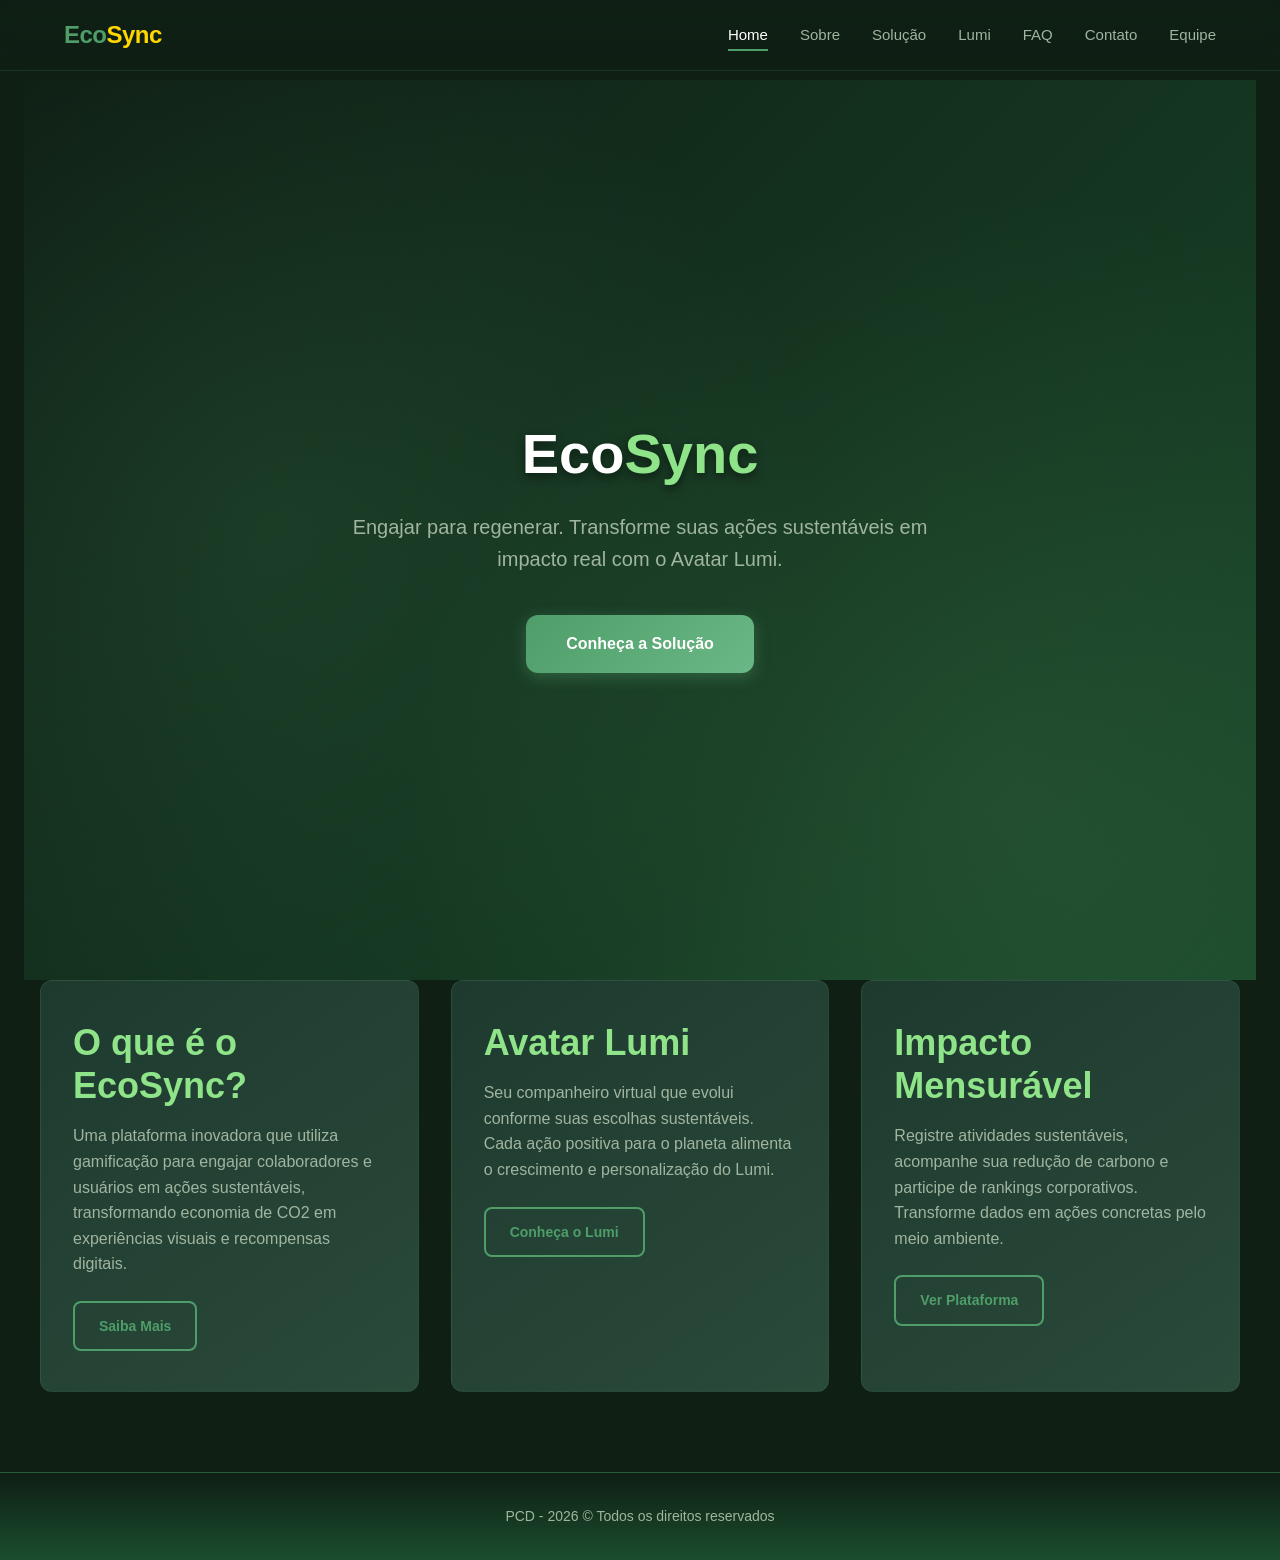
==== index.html @ fcfbc8ec "feat: Inicializando projeto EcoSync com estrutura base, CSS e JavaScript" ====
<!DOCTYPE html>
<html lang="pt-br">
<head>
    <meta charset="UTF-8">
    <meta name="viewport" content="width=device-width, initial-scale=1.0">
    <title>EcoSync - Engajar para Regenerar</title>
    <link rel="stylesheet" href="./assets/css/style.css">
    <script src="./assets/js/main.js" defer></script>
</head>
<body>
    <header class="cabecalho">
        <nav class="cabecalho__nav">
            <div class="cabecalho__logo">
                <a href="index.html" class="cabecalho__logo-link">Eco<span>Sync</span></a>
            </div>
            <button class="cabecalho__menu-btn" aria-label="Abrir menu">
                <span class="cabecalho__menu-icon"></span>
            </button>
            <ul class="cabecalho__ul">
                <li class="cabecalho__li cabecalho__li--active">
                    <a class="cabecalho__a cabecalho__a--active" href="index.html">Home</a>
                </li>
                <li class="cabecalho__li">
                    <a class="cabecalho__a" href="sobre.html">Sobre</a>
                </li>
                <li class="cabecalho__li">
                    <a class="cabecalho__a" href="solucao.html">Solução</a>
                </li>
                <li class="cabecalho__li">
                    <a class="cabecalho__a" href="lumi.html">Lumi</a>
                </li>
                <li class="cabecalho__li">
                    <a class="cabecalho__a" href="faq.html">FAQ</a>
                </li>
                <li class="cabecalho__li">
                    <a class="cabecalho__a" href="contato.html">Contato</a>
                </li>
                <li class="cabecalho__li">
                    <a class="cabecalho__a" href="integrantes.html">Equipe</a>
                </li>
            </ul>
        </nav>
    </header>

    <main class="conteudo">
        <section class="hero">
            <div class="hero__container">
                <h1 class="hero__title">Eco<span>Sync</span></h1>
                <p class="hero__text">Engajar para regenerar. Transforme suas ações sustentáveis em impacto real com o Avatar Lumi.</p>
                <a href="solucao.html" class="hero__btn">Conheça a Solução</a>
            </div>
        </section>

        <div class="conteudo__container">
            <section class="conteudo__sec">
                <h2 class="conteudo__tit">O que é o EcoSync?</h2>
                <p class="conteudo__txt">Uma plataforma inovadora que utiliza gamificação para engajar colaboradores e usuários em ações sustentáveis, transformando economia de CO2 em experiências visuais e recompensas digitais.</p>
                <a href="sobre.html" class="conteudo__btn">Saiba Mais</a>
            </section>

            <section class="conteudo__sec">
                <h2 class="conteudo__tit">Avatar Lumi</h2>
                <p class="conteudo__txt">Seu companheiro virtual que evolui conforme suas escolhas sustentáveis. Cada ação positiva para o planeta alimenta o crescimento e personalização do Lumi.</p>
                <a href="lumi.html" class="conteudo__btn">Conheça o Lumi</a>
            </section>

            <section class="conteudo__sec">
                <h2 class="conteudo__tit">Impacto Mensurável</h2>
                <p class="conteudo__txt">Registre atividades sustentáveis, acompanhe sua redução de carbono e participe de rankings corporativos. Transforme dados em ações concretas pelo meio ambiente.</p>
                <a href="solucao.html" class="conteudo__btn">Ver Plataforma</a>
            </section>
        </div>
    </main>

    <footer class="rodape">
        <p>PCD - 2026 &copy; Todos os direitos reservados</p>
    </footer>
</body>
</html>
---- assets/css/style.css ----
/* ============================================
   ECOSYNC + AVATAR LUMI - CSS BASE
   Metodologia BEM | Mobile First
   ============================================ */

/* ---- RESET CSS ---- */
*,
*::before,
*::after {
    margin: 0;
    padding: 0;
    box-sizing: border-box;
}

html {
    font-size: 62.5%;
    scroll-behavior: smooth;
}

body {
    font-family: 'Segoe UI', Tahoma, Geneva, Verdana, sans-serif;
    font-size: 1.6rem;
    line-height: 1.6;
    background-color: var(--bg-dark);
    color: var(--text-main);
}

ul {
    list-style: none;
}

a {
    text-decoration: none;
    color: inherit;
}

img {
    max-width: 100%;
    height: auto;
    display: block;
}

button {
    cursor: pointer;
    border: none;
    background: none;
    font-family: inherit;
}

/* ---- VARIAVEIS CSS ---- */
:root {
    /* Cores Principais */
    --bg-dark: #0f1f14;
    --bg-dark-med: #1a4d2e;
    --bg-panel: #1e3a2f;
    --bg-card: #2a4a3a;
    
    /* Destaques */
    --primary: #4f9d69;
    --primary-hover: #6ab885;
    --primary-light: #8fe388;
    --secondary: #2d5a8a;
    --secondary-light: #5ba8d8;
    
    /* Gamificacao */
    --xp-gold: #ffd700;
    --energy-orange: #ff8c42;
    
    /* Texto */
    --text-main: #e0e0e0;
    --text-muted: #a0b5a0;
    --text-inv: #ffffff;
    
    /* Bordas */
    --border-radius: 0.8rem;
    --border-radius-lg: 1.2rem;
    
    /* Sombras */
    --shadow: 0 0.4rem 1rem rgba(0, 0, 0, 0.3);
    --shadow-lg: 0 0.8rem 2rem rgba(0, 0, 0, 0.4);
    
    /* Transicoes */
    --transition: all 0.3s ease;
}

/* ---- TIPOGRAFIA ---- */
h1, h2, h3, h4, h5, h6 {
    font-weight: 700;
    line-height: 1.2;
    color: var(--text-inv);
}

h1 {
    font-size: clamp(3.2rem, 5vw, 5.6rem);
}

h2 {
    font-size: clamp(2.4rem, 3vw, 3.6rem);
}

h3 {
    font-size: clamp(2rem, 2.5vw, 2.8rem);
}

p {
    margin-bottom: 1.6rem;
}

/* ============================================
   CABECALHO (HEADER)
   ============================================ */
.cabecalho {
    position: fixed;
    top: 0;
    left: 0;
    width: 100%;
    z-index: 1000;
    background: linear-gradient(to bottom, rgba(15, 31, 20, 0.95), rgba(15, 31, 20, 0.8));
    backdrop-filter: blur(1rem);
    border-bottom: 0.1rem solid rgba(79, 157, 105, 0.2);
}

.cabecalho__nav {
    display: flex;
    justify-content: space-between;
    align-items: center;
    max-width: 120rem;
    margin: 0 auto;
    padding: 1.6rem 2.4rem;
}

.cabecalho__logo-link {
    font-size: 2.4rem;
    font-weight: 800;
    color: var(--primary);
    letter-spacing: -0.05rem;
}

.cabecalho__logo-link span {
    color: var(--xp-gold);
}

.cabecalho__menu-btn {
    display: none;
    flex-direction: column;
    gap: 0.5rem;
    padding: 0.8rem;
    z-index: 1001;
}

.cabecalho__menu-icon {
    display: block;
    width: 2.8rem;
    height: 0.3rem;
    background-color: var(--text-inv);
    border-radius: 0.2rem;
    position: relative;
    transition: var(--transition);
}

.cabecalho__menu-icon::before,
.cabecalho__menu-icon::after {
    content: '';
    position: absolute;
    width: 100%;
    height: 100%;
    background-color: var(--text-inv);
    border-radius: 0.2rem;
    transition: var(--transition);
}

.cabecalho__menu-icon::before {
    top: -0.9rem;
}

.cabecalho__menu-icon::after {
    top: 0.9rem;
}

/* Menu aberto */
.cabecalho__menu-btn--active .cabecalho__menu-icon {
    background-color: transparent;
}

.cabecalho__menu-btn--active .cabecalho__menu-icon::before {
    top: 0;
    transform: rotate(45deg);
}

.cabecalho__menu-btn--active .cabecalho__menu-icon::after {
    top: 0;
    transform: rotate(-45deg);
}

.cabecalho__ul {
    display: flex;
    gap: 3.2rem;
}

.cabecalho__a {
    font-size: 1.5rem;
    font-weight: 500;
    color: var(--text-muted);
    padding: 0.8rem 0;
    position: relative;
    transition: var(--transition);
}

.cabecalho__a::after {
    content: '';
    position: absolute;
    bottom: 0;
    left: 0;
    width: 0;
    height: 0.2rem;
    background-color: var(--primary);
    transition: var(--transition);
}

.cabecalho__a:hover,
.cabecalho__a--active {
    color: var(--text-inv);
}

.cabecalho__a:hover::after,
.cabecalho__a--active::after {
    width: 100%;
}

/* ============================================
   HERO SECTION
   ============================================ */
.hero {
    min-height: 100vh;
    display: flex;
    align-items: center;
    justify-content: center;
    text-align: center;
    padding: 10rem 2.4rem 6rem;
    background: 
        linear-gradient(135deg, rgba(15, 31, 20, 0.9) 0%, rgba(26, 77, 46, 0.85) 100%),
        url('../img/hero-bg.jpg') center/cover no-repeat;
    position: relative;
    overflow: hidden;
}

.hero::before {
    content: '';
    position: absolute;
    top: 0;
    left: 0;
    right: 0;
    bottom: 0;
    background: 
        radial-gradient(circle at 20% 50%, rgba(79, 157, 105, 0.15) 0%, transparent 50%),
        radial-gradient(circle at 80% 80%, rgba(143, 227, 136, 0.1) 0%, transparent 50%);
    pointer-events: none;
}

.hero__container {
    max-width: 80rem;
    position: relative;
    z-index: 1;
}

.hero__title {
    margin-bottom: 2.4rem;
    text-shadow: 0 0.4rem 1rem rgba(0, 0, 0, 0.5);
}

.hero__title span {
    color: var(--primary-light);
}

.hero__text {
    font-size: clamp(1.6rem, 2vw, 2rem);
    color: var(--text-muted);
    margin-bottom: 4rem;
    max-width: 60rem;
    margin-left: auto;
    margin-right: auto;
}

.hero__btn {
    display: inline-block;
    padding: 1.6rem 4rem;
    background: linear-gradient(135deg, var(--primary), var(--primary-hover));
    color: var(--text-inv);
    font-size: 1.6rem;
    font-weight: 600;
    border-radius: var(--border-radius-lg);
    box-shadow: 0 0.4rem 1.5rem rgba(79, 157, 105, 0.4);
    transition: var(--transition);
    position: relative;
    overflow: hidden;
}

.hero__btn:hover {
    transform: translateY(-0.3rem);
    box-shadow: 0 0.8rem 2rem rgba(79, 157, 105, 0.5);
}

.hero__btn::before {
    content: '';
    position: absolute;
    top: 0;
    left: -100%;
    width: 100%;
    height: 100%;
    background: linear-gradient(90deg, transparent, rgba(255, 255, 255, 0.2), transparent);
    transition: var(--transition);
}

.hero__btn:hover::before {
    left: 100%;
}

/* ============================================
   CONTEUDO PRINCIPAL
   ============================================ */
.conteudo {
    padding: 8rem 2.4rem;
}

.conteudo__container {
    max-width: 120rem;
    margin: 0 auto;
    display: grid;
    grid-template-columns: repeat(auto-fit, minmax(30rem, 1fr));
    gap: 3.2rem;
}

.conteudo__sec {
    background: linear-gradient(145deg, var(--bg-panel), var(--bg-card));
    padding: 4rem 3.2rem;
    border-radius: var(--border-radius-lg);
    border: 0.1rem solid rgba(79, 157, 105, 0.15);
    transition: var(--transition);
    position: relative;
    overflow: hidden;
}

.conteudo__sec::before {
    content: '';
    position: absolute;
    top: 0;
    left: 0;
    right: 0;
    height: 0.4rem;
    background: linear-gradient(90deg, var(--primary), var(--primary-light));
    opacity: 0;
    transition: var(--transition);
}

.conteudo__sec:hover {
    transform: translateY(-0.5rem);
    box-shadow: var(--shadow-lg);
    border-color: rgba(79, 157, 105, 0.3);
}

.conteudo__sec:hover::before {
    opacity: 1;
}

.conteudo__tit {
    margin-bottom: 1.6rem;
    color: var(--primary-light);
}

.conteudo__txt {
    color: var(--text-muted);
    margin-bottom: 2.4rem;
}

.conteudo__btn {
    display: inline-block;
    padding: 1.2rem 2.4rem;
    background: transparent;
    color: var(--primary);
    font-size: 1.4rem;
    font-weight: 600;
    border: 0.2rem solid var(--primary);
    border-radius: var(--border-radius);
    transition: var(--transition);
}

.conteudo__btn:hover {
    background: var(--primary);
    color: var(--text-inv);
}

/* ============================================
   RODAPE (FOOTER)
   ============================================ */
.rodape {
    background: linear-gradient(to top, var(--bg-dark-med), var(--bg-dark));
    padding: 3.2rem 2.4rem;
    text-align: center;
    border-top: 0.1rem solid rgba(79, 157, 105, 0.2);
}

.rodape p {
    color: var(--text-muted);
    font-size: 1.4rem;
    margin: 0;
}

/* ============================================
   PAGINA DE INTEGRANTES
   ============================================ */
.integrantes {
    padding: 10rem 2.4rem 6rem;
    min-height: 100vh;
}

.integrantes__tit {
    text-align: center;
    margin-bottom: 6rem;
    color: var(--primary-light);
}

.integrantes__grid {
    max-width: 120rem;
    margin: 0 auto;
    display: grid;
    grid-template-columns: repeat(auto-fit, minmax(26rem, 1fr));
    gap: 3.2rem;
}

.integrante {
    background: linear-gradient(145deg, var(--bg-panel), var(--bg-card));
    border-radius: var(--border-radius-lg);
    overflow: hidden;
    border: 0.1rem solid rgba(79, 157, 105, 0.15);
    transition: var(--transition);
}

.integrante:hover {
    transform: translateY(-0.5rem);
    box-shadow: var(--shadow-lg);
}

.integrante__img {
    width: 100%;
    height: 28rem;
    object-fit: cover;
    background: linear-gradient(135deg, var(--bg-dark-med), var(--primary));
    display: flex;
    align-items: center;
    justify-content: center;
    font-size: 6rem;
    color: var(--primary-light);
}

.integrante__info {
    padding: 2.4rem;
}

.integrante__nome {
    font-size: 2rem;
    margin-bottom: 0.8rem;
    color: var(--text-inv);
}

.integrante__rm {
    font-size: 1.4rem;
    color: var(--primary);
    margin-bottom: 1.6rem;
    font-weight: 600;
}

.integrante__links {
    display: flex;
    gap: 1.6rem;
}

.integrante__link {
    display: inline-flex;
    align-items: center;
    gap: 0.8rem;
    padding: 0.8rem 1.6rem;
    background: rgba(79, 157, 105, 0.1);
    border-radius: var(--border-radius);
    font-size: 1.3rem;
    color: var(--text-muted);
    transition: var(--transition);
}

.integrante__link:hover {
    background: var(--primary);
    color: var(--text-inv);
}

/* ============================================
   PAGINA SOBRE
   ============================================ */
.sobre {
    padding: 10rem 2.4rem 6rem;
    min-height: 100vh;
}

.sobre__container {
    max-width: 100rem;
    margin: 0 auto;
}

.sobre__tit {
    text-align: center;
    margin-bottom: 4rem;
    color: var(--primary-light);
}

.sobre__sec {
    background: linear-gradient(145deg, var(--bg-panel), var(--bg-card));
    padding: 4rem;
    border-radius: var(--border-radius-lg);
    margin-bottom: 3.2rem;
    border: 0.1rem solid rgba(79, 157, 105, 0.15);
}

.sobre__subtit {
    color: var(--primary);
    margin-bottom: 1.6rem;
    font-size: 2.2rem;
}

.sobre__lista {
    list-style: none;
    padding: 0;
}

.sobre__lista li {
    padding: 1.2rem 0;
    padding-left: 3.2rem;
    position: relative;
    color: var(--text-muted);
    border-bottom: 0.1rem solid rgba(79, 157, 105, 0.1);
}

.sobre__lista li::before {
    content: '✓';
    position: absolute;
    left: 0;
    color: var(--primary);
    font-weight: bold;
}

/* ============================================
   PAGINA FAQ
   ============================================ */
.faq {
    padding: 10rem 2.4rem 6rem;
    min-height: 100vh;
}

.faq__container {
    max-width: 90rem;
    margin: 0 auto;
}

.faq__tit {
    text-align: center;
    margin-bottom: 6rem;
    color: var(--primary-light);
}

.faq__item {
    background: linear-gradient(145deg, var(--bg-panel), var(--bg-card));
    border-radius: var(--border-radius);
    margin-bottom: 1.6rem;
    border: 0.1rem solid rgba(79, 157, 105, 0.15);
    overflow: hidden;
}

.faq__pergunta {
    width: 100%;
    padding: 2.4rem 3.2rem;
    display: flex;
    justify-content: space-between;
    align-items: center;
    text-align: left;
    font-size: 1.6rem;
    font-weight: 600;
    color: var(--text-inv);
    background: transparent;
    transition: var(--transition);
}

.faq__pergunta:hover {
    background: rgba(79, 157, 105, 0.1);
}

.faq__icone {
    font-size: 2rem;
    transition: var(--transition);
    color: var(--primary);
}

.faq__item--ativo .faq__icone {
    transform: rotate(180deg);
}

.faq__resposta {
    max-height: 0;
    overflow: hidden;
    transition: max-height 0.3s ease, padding 0.3s ease;
    padding: 0 3.2rem;
}

.faq__item--ativo .faq__resposta {
    max-height: 50rem;
    padding: 0 3.2rem 2.4rem;
}

.faq__resposta p {
    color: var(--text-muted);
    margin: 0;
}

/* ============================================
   PAGINA CONTATO
   ============================================ */
.contato {
    padding: 10rem 2.4rem 6rem;
    min-height: 100vh;
}

.contato__container {
    max-width: 80rem;
    margin: 0 auto;
}

.contato__tit {
    text-align: center;
    margin-bottom: 4rem;
    color: var(--primary-light);
}

.contato__grid {
    display: grid;
    grid-template-columns: 1fr 1fr;
    gap: 4rem;
}

.contato__form {
    background: linear-gradient(145deg, var(--bg-panel), var(--bg-card));
    padding: 4rem;
    border-radius: var(--border-radius-lg);
    border: 0.1rem solid rgba(79, 157, 105, 0.15);
}

.form__grupo {
    margin-bottom: 2.4rem;
}

.form__label {
    display: block;
    font-size: 1.4rem;
    font-weight: 600;
    color: var(--text-muted);
    margin-bottom: 0.8rem;
}

.form__input,
.form__textarea {
    width: 100%;
    padding: 1.2rem 1.6rem;
    background: var(--bg-dark);
    border: 0.2rem solid rgba(79, 157, 105, 0.2);
    border-radius: var(--border-radius);
    color: var(--text-main);
    font-size: 1.5rem;
    font-family: inherit;
    transition: var(--transition);
}

.form__input:focus,
.form__textarea:focus {
    outline: none;
    border-color: var(--primary);
    box-shadow: 0 0 0 0.3rem rgba(79, 157, 105, 0.2);
}

.form__input--erro {
    border-color: #e74c3c;
}

.form__input--sucesso {
    border-color: var(--primary);
}

.form__erro {
    color: #e74c3c;
    font-size: 1.3rem;
    margin-top: 0.4rem;
    display: none;
}

.form__erro--visivel {
    display: block;
}

.form__textarea {
    resize: vertical;
    min-height: 12rem;
}

.form__btn {
    width: 100%;
    padding: 1.6rem;
    background: linear-gradient(135deg, var(--primary), var(--primary-hover));
    color: var(--text-inv);
    font-size: 1.6rem;
    font-weight: 600;
    border-radius: var(--border-radius);
    transition: var(--transition);
}

.form__btn:hover {
    transform: translateY(-0.2rem);
    box-shadow: 0 0.4rem 1.5rem rgba(79, 157, 105, 0.4);
}

.form__btn:disabled {
    opacity: 0.6;
    cursor: not-allowed;
    transform: none;
}

.contato__info {
    display: flex;
    flex-direction: column;
    gap: 2.4rem;
}

.contato__card {
    background: linear-gradient(145deg, var(--bg-panel), var(--bg-card));
    padding: 2.4rem;
    border-radius: var(--border-radius);
    border: 0.1rem solid rgba(79, 157, 105, 0.15);
}

.contato__card-tit {
    color: var(--primary);
    margin-bottom: 1.2rem;
    font-size: 1.8rem;
}

.contato__card-txt {
    color: var(--text-muted);
    margin: 0;
}

/* ============================================
   PAGINA SOLUCAO
   ============================================ */
.solucao {
    padding: 10rem 2.4rem 6rem;
    min-height: 100vh;
}

.solucao__container {
    max-width: 120rem;
    margin: 0 auto;
}

.solucao__tit {
    text-align: center;
    margin-bottom: 4rem;
    color: var(--primary-light);
}

.solucao__subtit {
    text-align: center;
    color: var(--text-muted);
    margin-bottom: 6rem;
    font-size: 1.8rem;
}

.recursos {
    display: grid;
    grid-template-columns: repeat(auto-fit, minmax(28rem, 1fr));
    gap: 3.2rem;
    margin-bottom: 8rem;
}

.recurso {
    background: linear-gradient(145deg, var(--bg-panel), var(--bg-card));
    padding: 3.2rem;
    border-radius: var(--border-radius-lg);
    border: 0.1rem solid rgba(79, 157, 105, 0.15);
    text-align: center;
    transition: var(--transition);
}

.recurso:hover {
    transform: translateY(-0.5rem);
    box-shadow: var(--shadow-lg);
}

.recurso__icone {
    font-size: 4rem;
    margin-bottom: 1.6rem;
}

.recurso__tit {
    color: var(--primary-light);
    margin-bottom: 1.2rem;
    font-size: 2rem;
}

.recurso__txt {
    color: var(--text-muted);
    margin: 0;
}

/* Calculadora CO2 */
.calculadora {
    background: linear-gradient(145deg, var(--bg-panel), var(--bg-card));
    padding: 4rem;
    border-radius: var(--border-radius-lg);
    border: 0.1rem solid rgba(79, 157, 105, 0.15);
    max-width: 80rem;
    margin: 0 auto 6rem;
}

.calculadora__tit {
    text-align: center;
    margin-bottom: 3.2rem;
    color: var(--xp-gold);
}

.calculadora__grid {
    display: grid;
    grid-template-columns: repeat(auto-fit, minmax(25rem, 1fr));
    gap: 2.4rem;
    margin-bottom: 3.2rem;
}

.calculadora__resultado {
    text-align: center;
    padding: 3.2rem;
    background: var(--bg-dark);
    border-radius: var(--border-radius);
    border: 0.2rem solid var(--primary);
}

.calculadora__resultado-tit {
    color: var(--text-muted);
    font-size: 1.4rem;
    margin-bottom: 1.2rem;
}

.calculadora__resultado-valor {
    font-size: 4.8rem;
    font-weight: 800;
    color: var(--xp-gold);
    line-height: 1;
}

.calculadora__resultado-unidade {
    font-size: 1.6rem;
    color: var(--text-muted);
}

.calculadora__resultado-xp {
    margin-top: 1.6rem;
    padding-top: 1.6rem;
    border-top: 0.1rem solid rgba(79, 157, 105, 0.2);
}

.calculadora__resultado-xp-label {
    color: var(--text-muted);
    font-size: 1.4rem;
}

.calculadora__resultado-xp-valor {
    font-size: 2.4rem;
    font-weight: 700;
    color: var(--primary-light);
}

/* ============================================
   PAGINA LUMI
   ============================================ */
.lumi {
    padding: 10rem 2.4rem 6rem;
    min-height: 100vh;
}

.lumi__container {
    max-width: 100rem;
    margin: 0 auto;
}

.lumi__tit {
    text-align: center;
    margin-bottom: 2.4rem;
    color: var(--primary-light);
}

.lumi__subtit {
    text-align: center;
    color: var(--text-muted);
    margin-bottom: 6rem;
    font-size: 1.8rem;
}

.lumi__demo {
    background: linear-gradient(145deg, var(--bg-panel), var(--bg-card));
    padding: 6rem 4rem;
    border-radius: var(--border-radius-lg);
    border: 0.1rem solid rgba(79, 157, 105, 0.15);
    text-align: center;
    margin-bottom: 6rem;
}

.lumi__avatar {
    width: 20rem;
    height: 20rem;
    margin: 0 auto 3.2rem;
    background: radial-gradient(circle, var(--primary-light), var(--primary));
    border-radius: 50%;
    display: flex;
    align-items: center;
    justify-content: center;
    font-size: 8rem;
    box-shadow: 0 0 4rem rgba(79, 157, 105, 0.4);
    animation: lumi-pulse 3s ease-in-out infinite;
    position: relative;
}

.lumi__avatar::before {
    content: '';
    position: absolute;
    width: 120%;
    height: 120%;
    border-radius: 50%;
    border: 0.2rem solid rgba(143, 227, 136, 0.3);
    animation: lumi-ripple 3s ease-out infinite;
}

@keyframes lumi-pulse {
    0%, 100% {
        transform: scale(1);
        box-shadow: 0 0 4rem rgba(79, 157, 105, 0.4);
    }
    50% {
        transform: scale(1.05);
        box-shadow: 0 0 6rem rgba(143, 227, 136, 0.6);
    }
}

@keyframes lumi-ripple {
    0% {
        transform: scale(1);
        opacity: 1;
    }
    100% {
        transform: scale(1.5);
        opacity: 0;
    }
}

.lumi__nivel {
    font-size: 2.4rem;
    color: var(--xp-gold);
    font-weight: 700;
    margin-bottom: 1.6rem;
}

.lumi__xp-bar {
    max-width: 50rem;
    margin: 0 auto 3.2rem;
    height: 2rem;
    background: var(--bg-dark);
    border-radius: 1rem;
    overflow: hidden;
    border: 0.1rem solid rgba(79, 157, 105, 0.3);
}

.lumi__xp-progresso {
    height: 100%;
    background: linear-gradient(90deg, var(--primary), var(--xp-gold));
    border-radius: 1rem;
    transition: width 1s ease;
    width: 65%;
}

.lumi__controles {
    display: flex;
    gap: 1.6rem;
    justify-content: center;
    flex-wrap: wrap;
}

.lumi__btn {
    padding: 1.2rem 2.4rem;
    background: linear-gradient(135deg, var(--primary), var(--primary-hover));
    color: var(--text-inv);
    font-size: 1.4rem;
    font-weight: 600;
    border-radius: var(--border-radius);
    transition: var(--transition);
}

.lumi__btn:hover {
    transform: translateY(-0.2rem);
    box-shadow: 0 0.4rem 1.5rem rgba(79, 157, 105, 0.4);
}

.lumi__cosmeticos {
    display: grid;
    grid-template-columns: repeat(auto-fit, minmax(20rem, 1fr));
    gap: 2.4rem;
}

.cosmetico {
    background: linear-gradient(145deg, var(--bg-panel), var(--bg-card));
    padding: 2.4rem;
    border-radius: var(--border-radius);
    border: 0.1rem solid rgba(79, 157, 105, 0.15);
    text-align: center;
    transition: var(--transition);
    opacity: 0.6;
}

.cosmetico--desbloqueado {
    opacity: 1;
    border-color: var(--xp-gold);
}

.cosmetico--desbloqueado:hover {
    transform: translateY(-0.3rem);
    box-shadow: var(--shadow);
}

.cosmetico__icone {
    font-size: 3.2rem;
    margin-bottom: 1.2rem;
}

.cosmetico__nome {
    color: var(--text-inv);
    font-size: 1.6rem;
    margin-bottom: 0.8rem;
}

.cosmetico__req {
    color: var(--text-muted);
    font-size: 1.3rem;
}

/* ============================================
   RESPONSIVIDADE
   ============================================ */

/* Tablet */
@media (max-width: 991px) {
    .conteudo__container {
        grid-template-columns: repeat(2, 1fr);
    }
    
    .contato__grid {
        grid-template-columns: 1fr;
    }
    
    .sobre__sec {
        padding: 3.2rem;
    }
}

/* Mobile */
@media (max-width: 768px) {
    .cabecalho__menu-btn {
        display: flex;
    }
    
    .cabecalho__ul {
        position: fixed;
        top: 0;
        right: -100%;
        width: 70%;
        max-width: 32rem;
        height: 100vh;
        background: linear-gradient(180deg, var(--bg-dark), var(--bg-dark-med));
        flex-direction: column;
        justify-content: center;
        align-items: center;
        gap: 2.4rem;
        transition: var(--transition);
        padding: 8rem 2.4rem;
        border-left: 0.1rem solid rgba(79, 157, 105, 0.2);
    }
    
    .cabecalho__ul--ativo {
        right: 0;
    }
    
    .cabecalho__a {
        font-size: 1.8rem;
    }
    
    .conteudo__container {
        grid-template-columns: 1fr;
    }
    
    .hero {
        padding: 12rem 2.4rem 4rem;
    }
    
    .contato__grid {
        grid-template-columns: 1fr;
    }
    
    .sobre__sec {
        padding: 2.4rem;
    }
    
    .calculadora {
        padding: 2.4rem;
    }
    
    .lumi__demo {
        padding: 4rem 2.4rem;
    }
    
    .lumi__avatar {
        width: 15rem;
        height: 15rem;
        font-size: 6rem;
    }
}

/* Mobile pequeno */
@media (max-width: 480px) {
    html {
        font-size: 55%;
    }
    
    .hero__btn {
        width: 100%;
    }
    
    .integrantes__grid {
        grid-template-columns: 1fr;
    }
    
    .recursos {
        grid-template-columns: 1fr;
    }
    
    .lumi__controles {
        flex-direction: column;
    }
    
    .lumi__btn {
        width: 100%;
    }
}

/* ============================================
   UTILITARIOS
   ============================================ */
.sr-only {
    position: absolute;
    width: 0.1rem;
    height: 0.1rem;
    padding: 0;
    margin: -0.1rem;
    overflow: hidden;
    clip: rect(0, 0, 0, 0);
    white-space: nowrap;
    border-width: 0;
}
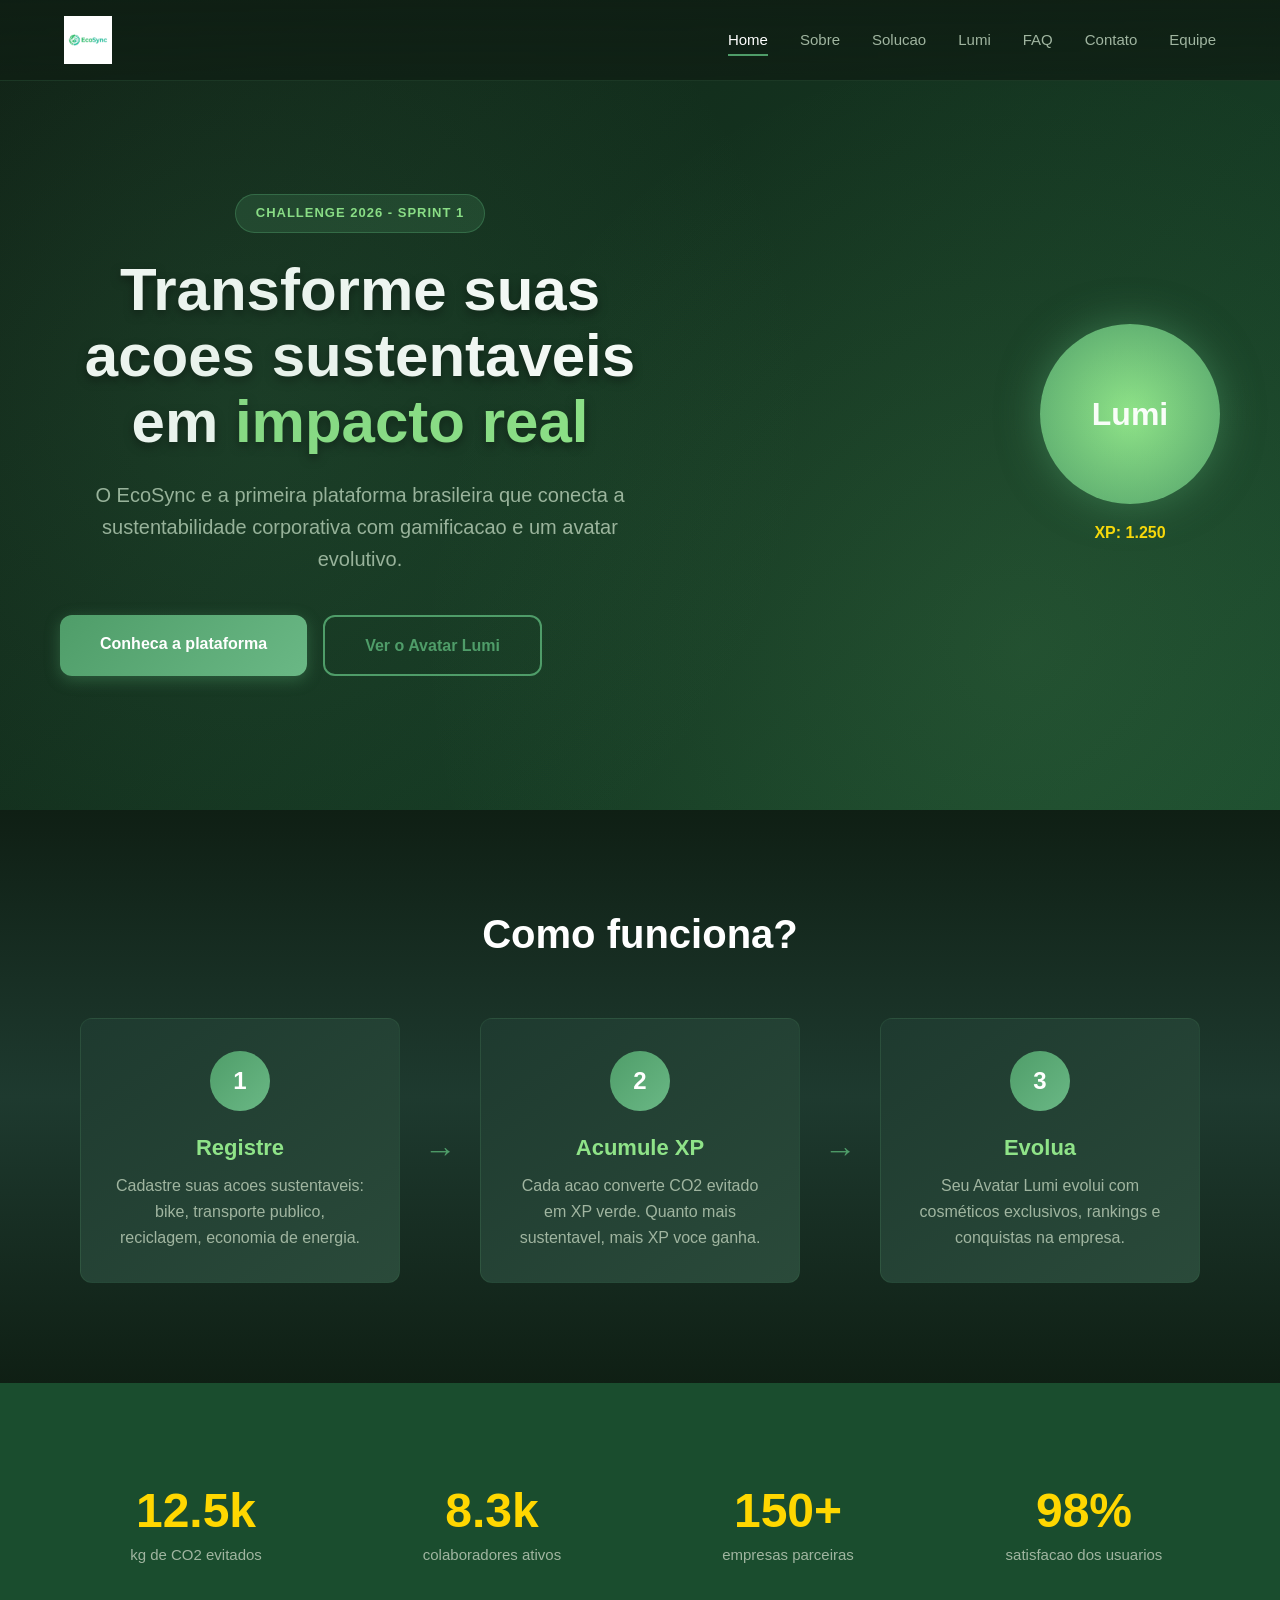
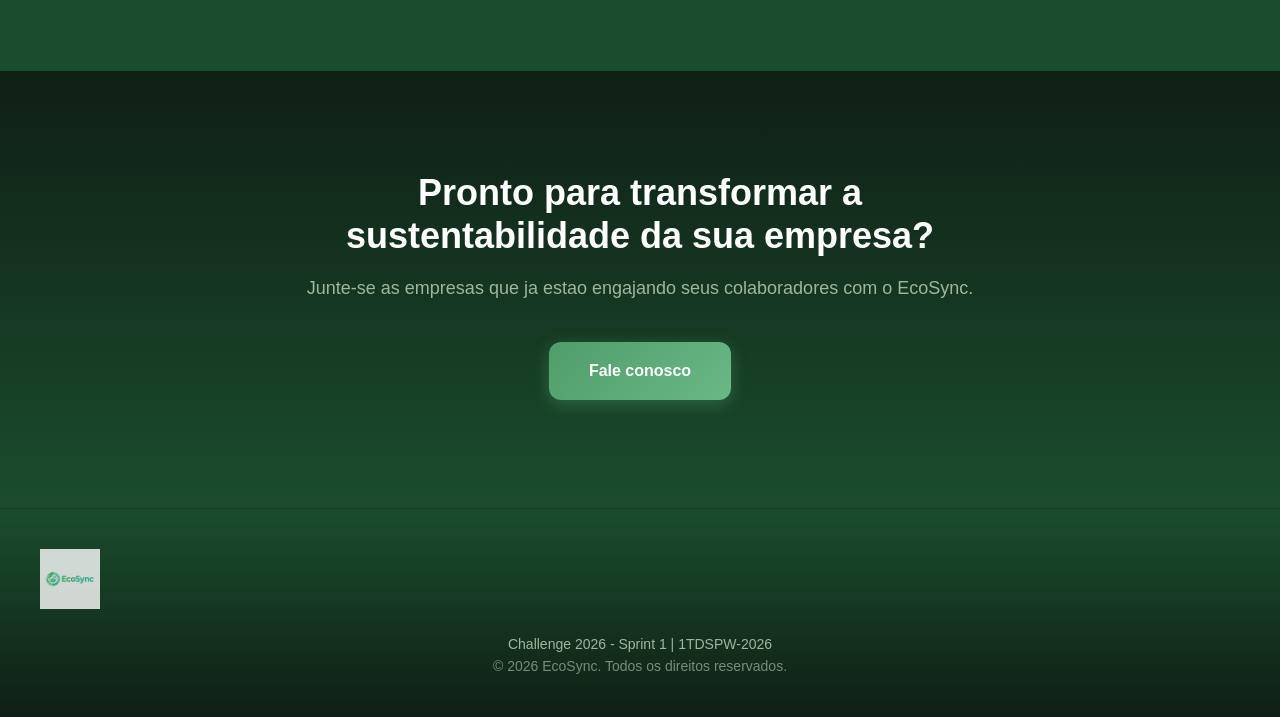
==== commit 0e7a1b11: "feat: Redesign da home page com dados reais, logo nos cabecalhos e fotos dos integrantes" ====
--- a/index.html
+++ b/index.html
@@ -3,6 +3,7 @@
 <head>
     <meta charset="UTF-8">
     <meta name="viewport" content="width=device-width, initial-scale=1.0">
+    <meta name="description" content="EcoSync - Plataforma de engajamento sustentavel com gamificacao e avatar inteligente">
     <title>EcoSync - Engajar para Regenerar</title>
     <link rel="stylesheet" href="./assets/css/style.css">
     <script src="./assets/js/main.js" defer></script>
@@ -11,7 +12,9 @@
     <header class="cabecalho">
         <nav class="cabecalho__nav">
             <div class="cabecalho__logo">
-                <a href="index.html" class="cabecalho__logo-link">Eco<span>Sync</span></a>
+                <a href="index.html" class="cabecalho__logo-link">
+                    <img src="./assets/img/logo.png" alt="EcoSync Logo" class="cabecalho__logo-img">
+                </a>
             </div>
             <button class="cabecalho__menu-btn" aria-label="Abrir menu">
                 <span class="cabecalho__menu-icon"></span>
@@ -24,7 +27,7 @@
                     <a class="cabecalho__a" href="sobre.html">Sobre</a>
                 </li>
                 <li class="cabecalho__li">
-                    <a class="cabecalho__a" href="solucao.html">Solução</a>
+                    <a class="cabecalho__a" href="solucao.html">Solucao</a>
                 </li>
                 <li class="cabecalho__li">
                     <a class="cabecalho__a" href="lumi.html">Lumi</a>
@@ -42,38 +45,90 @@
         </nav>
     </header>
 
-    <main class="conteudo">
-        <section class="hero">
-            <div class="hero__container">
-                <h1 class="hero__title">Eco<span>Sync</span></h1>
-                <p class="hero__text">Engajar para regenerar. Transforme suas ações sustentáveis em impacto real com o Avatar Lumi.</p>
-                <a href="solucao.html" class="hero__btn">Conheça a Solução</a>
+    <main>
+        <section class="hero hero--home">
+            <div class="hero__content">
+                <div class="hero__badge">Challenge 2026 - Sprint 1</div>
+                <h1 class="hero__title">Transforme suas acoes sustentaveis em <span>impacto real</span></h1>
+                <p class="hero__text">O EcoSync e a primeira plataforma brasileira que conecta a sustentabilidade corporativa com gamificacao e um avatar evolutivo.</p>
+                <div class="hero__cta">
+                    <a href="solucao.html" class="hero__btn hero__btn--primary">Conheca a plataforma</a>
+                    <a href="lumi.html" class="hero__btn hero__btn--secondary">Ver o Avatar Lumi</a>
+                </div>
+            </div>
+            <div class="hero__visual">
+                <div class="hero__lumi-preview">
+                    <div class="lumi-preview__avatar">Lumi</div>
+                    <div class="lumi-preview__xp">XP: 1.250</div>
+                </div>
             </div>
         </section>
 
-        <div class="conteudo__container">
-            <section class="conteudo__sec">
-                <h2 class="conteudo__tit">O que é o EcoSync?</h2>
-                <p class="conteudo__txt">Uma plataforma inovadora que utiliza gamificação para engajar colaboradores e usuários em ações sustentáveis, transformando economia de CO2 em experiências visuais e recompensas digitais.</p>
-                <a href="sobre.html" class="conteudo__btn">Saiba Mais</a>
-            </section>
+        <section class="como-funciona">
+            <div class="section-container">
+                <h2 class="section-title">Como funciona?</h2>
+                <div class="passos">
+                    <div class="passo">
+                        <div class="passo__num">1</div>
+                        <h3 class="passo__tit">Registre</h3>
+                        <p class="passo__txt">Cadastre suas acoes sustentaveis: bike, transporte publico, reciclagem, economia de energia.</p>
+                    </div>
+                    <div class="passo__seta">&#8594;</div>
+                    <div class="passo">
+                        <div class="passo__num">2</div>
+                        <h3 class="passo__tit">Acumule XP</h3>
+                        <p class="passo__txt">Cada acao converte CO2 evitado em XP verde. Quanto mais sustentavel, mais XP voce ganha.</p>
+                    </div>
+                    <div class="passo__seta">&#8594;</div>
+                    <div class="passo">
+                        <div class="passo__num">3</div>
+                        <h3 class="passo__tit">Evolua</h3>
+                        <p class="passo__txt">Seu Avatar Lumi evolui com cosméticos exclusivos, rankings e conquistas na empresa.</p>
+                    </div>
+                </div>
+            </div>
+        </section>
 
-            <section class="conteudo__sec">
-                <h2 class="conteudo__tit">Avatar Lumi</h2>
-                <p class="conteudo__txt">Seu companheiro virtual que evolui conforme suas escolhas sustentáveis. Cada ação positiva para o planeta alimenta o crescimento e personalização do Lumi.</p>
-                <a href="lumi.html" class="conteudo__btn">Conheça o Lumi</a>
-            </section>
+        <section class="dados">
+            <div class="section-container">
+                <div class="dados__grid">
+                    <div class="dado">
+                        <div class="dado__num">12.5k</div>
+                        <div class="dado__label">kg de CO2 evitados</div>
+                    </div>
+                    <div class="dado">
+                        <div class="dado__num">8.3k</div>
+                        <div class="dado__label">colaboradores ativos</div>
+                    </div>
+                    <div class="dado">
+                        <div class="dado__num">150+</div>
+                        <div class="dado__label">empresas parceiras</div>
+                    </div>
+                    <div class="dado">
+                        <div class="dado__num">98%</div>
+                        <div class="dado__label">satisfacao dos usuarios</div>
+                    </div>
+                </div>
+            </div>
+        </section>
 
-            <section class="conteudo__sec">
-                <h2 class="conteudo__tit">Impacto Mensurável</h2>
-                <p class="conteudo__txt">Registre atividades sustentáveis, acompanhe sua redução de carbono e participe de rankings corporativos. Transforme dados em ações concretas pelo meio ambiente.</p>
-                <a href="solucao.html" class="conteudo__btn">Ver Plataforma</a>
-            </section>
-        </div>
+        <section class="cta-final">
+            <div class="section-container">
+                <h2 class="cta-final__tit">Pronto para transformar a sustentabilidade da sua empresa?</h2>
+                <p class="cta-final__txt">Junte-se as empresas que ja estao engajando seus colaboradores com o EcoSync.</p>
+                <a href="contato.html" class="hero__btn hero__btn--primary">Fale conosco</a>
+            </div>
+        </section>
     </main>
 
     <footer class="rodape">
-        <p>PCD - 2026 &copy; Todos os direitos reservados</p>
+        <div class="rodape__content">
+            <div class="rodape__logo">
+                <img src="./assets/img/logo.png" alt="EcoSync" class="rodape__logo-img">
+            </div>
+            <p class="rodape__texto">Challenge 2026 - Sprint 1 | 1TDSPW-2026</p>
+            <p class="rodape__copy">&copy; 2026 EcoSync. Todos os direitos reservados.</p>
+        </div>
     </footer>
 </body>
 </html>
--- a/assets/css/style.css
+++ b/assets/css/style.css
@@ -1,6 +1,7 @@
 /* ============================================
    ECOSYNC + AVATAR LUMI - CSS BASE
-   Metodologia BEM | Mobile First
+   Metodologia BEM | Mobile First | Responsivo
+   Equipe: Arthur, Vinicius, Eduardo, Carlos
    ============================================ */
 
 /* ---- RESET CSS ---- */
@@ -1160,6 +1161,350 @@
 }
 
 /* ============================================
+   NOVA HOME PAGE
+   ============================================ */
+.section-container {
+    max-width: 120rem;
+    margin: 0 auto;
+    padding: 0 2.4rem;
+}
+
+.section-title {
+    text-align: center;
+    font-size: clamp(2.8rem, 4vw, 4rem);
+    color: var(--text-inv);
+    margin-bottom: 6rem;
+}
+
+/* Hero -- Nova Home */
+.hero--home {
+    min-height: 90vh;
+    display: flex;
+    align-items: center;
+    justify-content: space-between;
+    padding: 12rem 6rem 6rem;
+    background: 
+        linear-gradient(135deg, rgba(15, 31, 20, 0.95) 0%, rgba(26, 77, 46, 0.9) 100%),
+        url('../img/hero-bg.jpg') center/cover no-repeat;
+    gap: 4rem;
+}
+
+.hero__content {
+    flex: 1;
+    max-width: 60rem;
+}
+
+.hero__badge {
+    display: inline-block;
+    padding: 0.8rem 2rem;
+    background: rgba(79, 157, 105, 0.2);
+    border: 0.1rem solid rgba(79, 157, 105, 0.4);
+    border-radius: 2rem;
+    font-size: 1.3rem;
+    font-weight: 600;
+    color: var(--primary-light);
+    margin-bottom: 2.4rem;
+    text-transform: uppercase;
+    letter-spacing: 0.1rem;
+}
+
+.hero__title {
+    font-size: clamp(3.6rem, 5vw, 6rem);
+    line-height: 1.1;
+    margin-bottom: 2.4rem;
+    color: var(--text-inv);
+}
+
+.hero__title span {
+    color: var(--primary-light);
+}
+
+.hero__cta {
+    display: flex;
+    gap: 1.6rem;
+    flex-wrap: wrap;
+    margin-top: 3.2rem;
+}
+
+.hero__btn--secondary {
+    background: transparent;
+    border: 0.2rem solid var(--primary);
+    color: var(--primary);
+    box-shadow: none;
+}
+
+.hero__btn--secondary:hover {
+    background: var(--primary);
+    color: var(--text-inv);
+}
+
+.hero__visual {
+    flex: 0 0 auto;
+    display: flex;
+    align-items: center;
+    justify-content: center;
+}
+
+.hero__lumi-preview {
+    text-align: center;
+}
+
+.lumi-preview__avatar {
+    width: 18rem;
+    height: 18rem;
+    background: radial-gradient(circle, var(--primary-light), var(--primary));
+    border-radius: 50%;
+    display: flex;
+    align-items: center;
+    justify-content: center;
+    font-size: 3.2rem;
+    font-weight: 800;
+    color: var(--text-inv);
+    box-shadow: 0 0 4rem rgba(79, 157, 105, 0.5);
+    animation: lumi-pulse 3s ease-in-out infinite;
+    margin-bottom: 1.6rem;
+}
+
+.lumi-preview__xp {
+    font-size: 1.6rem;
+    color: var(--xp-gold);
+    font-weight: 700;
+}
+
+/* Como Funciona */
+.como-funciona {
+    padding: 10rem 0;
+    background: linear-gradient(180deg, var(--bg-dark) 0%, var(--bg-panel) 50%, var(--bg-dark) 100%);
+}
+
+.passos {
+    display: flex;
+    align-items: center;
+    justify-content: center;
+    gap: 2.4rem;
+    flex-wrap: wrap;
+}
+
+.passo {
+    flex: 1;
+    min-width: 28rem;
+    max-width: 32rem;
+    text-align: center;
+    padding: 3.2rem;
+    background: linear-gradient(145deg, var(--bg-panel), var(--bg-card));
+    border-radius: var(--border-radius-lg);
+    border: 0.1rem solid rgba(79, 157, 105, 0.15);
+}
+
+.passo__num {
+    width: 6rem;
+    height: 6rem;
+    background: linear-gradient(135deg, var(--primary), var(--primary-hover));
+    border-radius: 50%;
+    display: flex;
+    align-items: center;
+    justify-content: center;
+    font-size: 2.4rem;
+    font-weight: 800;
+    color: var(--text-inv);
+    margin: 0 auto 2.4rem;
+}
+
+.passo__tit {
+    color: var(--primary-light);
+    margin-bottom: 1.2rem;
+    font-size: 2.2rem;
+}
+
+.passo__txt {
+    color: var(--text-muted);
+    margin: 0;
+}
+
+.passo__seta {
+    font-size: 3.2rem;
+    color: var(--primary);
+    font-weight: 700;
+}
+
+/* Dados */
+.dados {
+    padding: 8rem 0;
+    background: var(--bg-dark-med);
+}
+
+.dados__grid {
+    display: grid;
+    grid-template-columns: repeat(4, 1fr);
+    gap: 3.2rem;
+}
+
+.dado {
+    text-align: center;
+    padding: 2.4rem;
+}
+
+.dado__num {
+    font-size: clamp(3.2rem, 5vw, 4.8rem);
+    font-weight: 800;
+    color: var(--xp-gold);
+    line-height: 1;
+    margin-bottom: 0.8rem;
+}
+
+.dado__label {
+    font-size: 1.5rem;
+    color: var(--text-muted);
+}
+
+/* CTA Final */
+.cta-final {
+    padding: 10rem 0;
+    text-align: center;
+    background: linear-gradient(180deg, var(--bg-dark) 0%, var(--bg-dark-med) 100%);
+}
+
+.cta-final__tit {
+    font-size: clamp(2.4rem, 4vw, 3.6rem);
+    color: var(--text-inv);
+    margin-bottom: 1.6rem;
+    max-width: 70rem;
+    margin-left: auto;
+    margin-right: auto;
+}
+
+.cta-final__txt {
+    font-size: 1.8rem;
+    color: var(--text-muted);
+    margin-bottom: 4rem;
+}
+
+/* ============================================
+   CABECALHO COM LOGO
+   ============================================ */
+.cabecalho__logo-link {
+    display: flex;
+    align-items: center;
+}
+
+.cabecalho__logo-img {
+    height: 4.8rem;
+    width: auto;
+}
+
+/* ============================================
+   RODAPE MELHORADO
+   ============================================ */
+.rodape {
+    background: linear-gradient(to top, var(--bg-dark), var(--bg-dark-med));
+    padding: 4rem 2.4rem;
+    text-align: center;
+    border-top: 0.1rem solid rgba(79, 157, 105, 0.2);
+}
+
+.rodape__content {
+    max-width: 120rem;
+    margin: 0 auto;
+}
+
+.rodape__logo {
+    margin-bottom: 2.4rem;
+}
+
+.rodape__logo-img {
+    height: 6rem;
+    width: auto;
+    opacity: 0.8;
+}
+
+.rodape__texto {
+    color: var(--text-muted);
+    font-size: 1.4rem;
+    margin-bottom: 0.8rem;
+}
+
+.rodape__copy {
+    color: var(--text-muted);
+    font-size: 1.3rem;
+    opacity: 0.7;
+    margin: 0;
+}
+
+/* ============================================
+   INTEGRANTES COM FOTOS
+   ============================================ */
+.integrante__foto {
+    width: 100%;
+    height: 32rem;
+    object-fit: cover;
+    object-position: center top;
+    display: block;
+}
+
+/* ============================================
+   RESPONSIVIDADE - NOVA HOME
+   ============================================ */
+@media (max-width: 991px) {
+    .hero--home {
+        flex-direction: column;
+        text-align: center;
+        padding: 12rem 2.4rem 6rem;
+    }
+    
+    .hero__content {
+        max-width: 100%;
+    }
+    
+    .hero__cta {
+        justify-content: center;
+    }
+    
+    .dados__grid {
+        grid-template-columns: repeat(2, 1fr);
+    }
+    
+    .passos {
+        flex-direction: column;
+    }
+    
+    .passo__seta {
+        transform: rotate(90deg);
+    }
+}
+
+@media (max-width: 768px) {
+    .hero--home {
+        min-height: auto;
+        padding-top: 10rem;
+    }
+    
+    .lumi-preview__avatar {
+        width: 14rem;
+        height: 14rem;
+        font-size: 2.4rem;
+    }
+    
+    .dados__grid {
+        grid-template-columns: 1fr 1fr;
+        gap: 1.6rem;
+    }
+    
+    .passo {
+        min-width: 100%;
+    }
+}
+
+@media (max-width: 480px) {
+    .dados__grid {
+        grid-template-columns: 1fr;
+    }
+    
+    .hero__btn--secondary {
+        width: 100%;
+    }
+}
+
+/* ============================================
    UTILITARIOS
    ============================================ */
 .sr-only {
